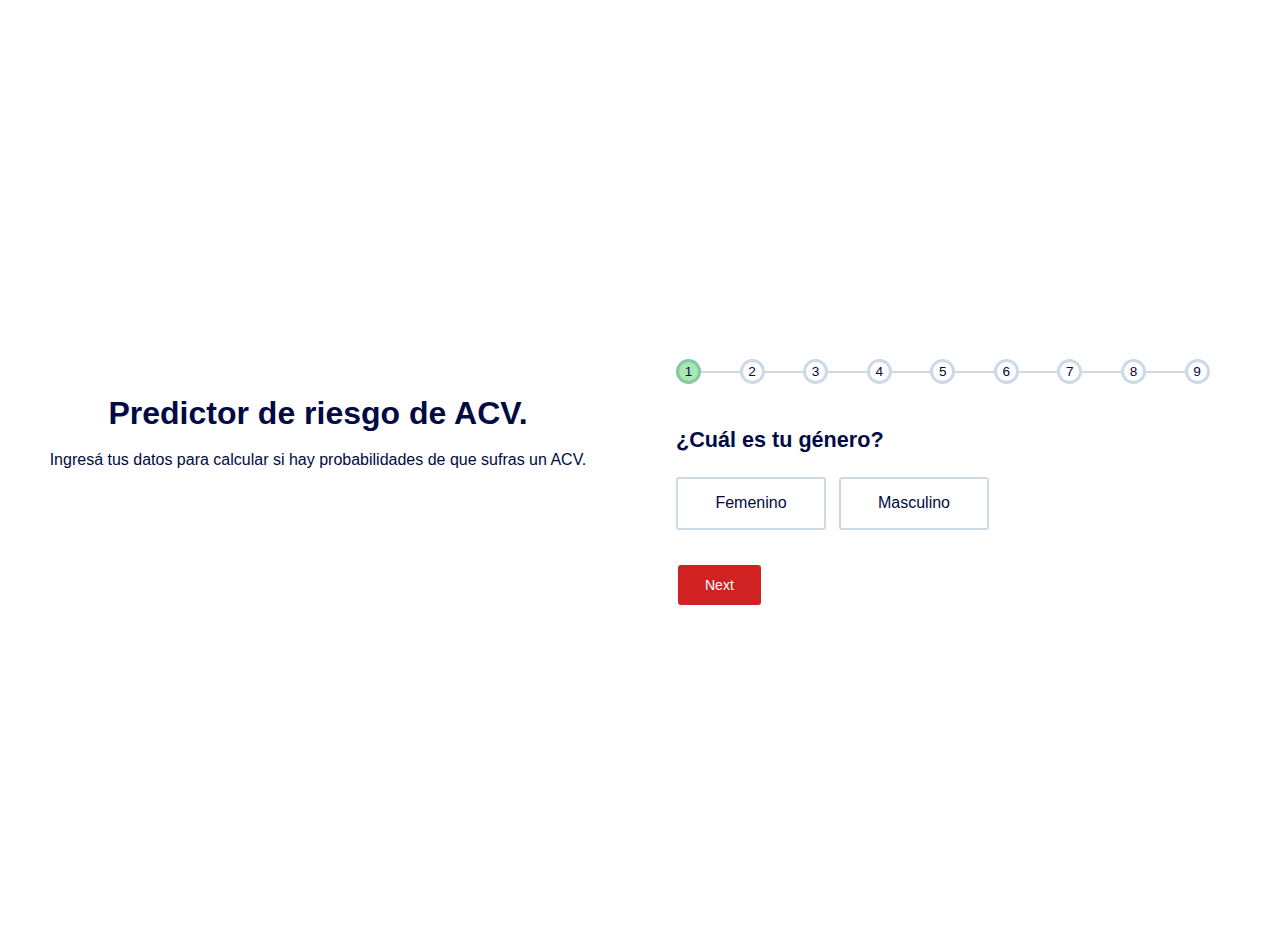
==== web-app/templates/index.html @ 34dc3b51 "ahora pasa de la pregunta 5 a la 6" ====
<!doctype html>
<html lang="en">

<head>
  <meta charset="utf-8">
  <link rel="stylesheet" type="text/css" href="../static/styles/styles.css" />
  <title>Predicción de accidente cardiovascular</title>

</head>

<body style="background-color: white">


  <div class="container">
    <header class="header">
      <h1 id="title" class="header__title">Predictor de riesgo de ACV.</h1>
      <p id="description" class="header__description">
        Ingresá tus datos para calcular si hay probabilidades de que sufras un ACV.
      </p>
      <img src="" alt="" aria-hidden="true" class="illustration" />
    </header>
    <main class="main">
      <form action="#" method="GET" id="survey-form" class="survey" novalidate>
        <div class="progressbar" tabindex="0" role="progressbar" aria-valuemin="1" aria-valuemax="5" aria-valuenow="1"
          aria-valuetext="Question 1 of 5: How long have you been using our product?">
          <span class="progressbar__step active" aria-hidden="true"></span>
          <span class="progressbar__step" aria-hidden="true"></span>
          <span class="progressbar__step" aria-hidden="true"></span>
          <span class="progressbar__step" aria-hidden="true"></span>
          <span class="progressbar__step" aria-hidden="true"></span>
          <span class="progressbar__step" aria-hidden="true"></span>
          <span class="progressbar__step" aria-hidden="true"></span>
          <span class="progressbar__step" aria-hidden="true"></span>
          <span class="progressbar__step" aria-hidden="true"></span>
        </div>

        <section class="survey__panel survey__panel--current" aria-hidden="false" data-index="1" data-panel="firstPanel"
          data-requirement="option">
          <h2 class="survey__panel__question">
            <span class="visuallyhidden">Question 1 of 9</span>¿Cuál es tu género?
          </h2>
          <div class="survey__panel__period">
            <div class="form-group">
              <input id="gen_fem" type="radio" name="question_1" value="female" />
              <label for="gen_fem">Femenino</label>
            </div>
            <div class="form-group">
              <input id="gen_masc" type="radio" name="question_1" value="male" />
              <label for="gen_masc">Masculino</label>
            </div>
          </div>
          <p class="error-message"></p>
        </section>

        <section class="survey__panel" aria-hidden="true" data-index="2" data-panel="secondPanel"
          data-requirement="option">
          <h2 class="survey__panel__question">
            <span class="visuallyhidden">Question 2 of 9 </span>¿Sufris de hipertension?
          </h2>
          <div class="survey__panel__satisfaction">
            <div class="form-group">
              <input id="hypertension_yes" type="radio" class="radiobox" name="question_2" value="yes" />
              <label for="hypertension_yes">Sí</label>
            </div>
            <div class="form-group">
              <input id="hypertension_no" type="radio" class="radiobox" name="question_2" value="no" />
              <label for="hypertension_no">No</label>
            </div>
          </div>
          <p class="error-message"></p>
        </section>

        <section class="survey__panel" aria-hidden="true" data-index="3" data-panel="thirdPanel"
          data-requirement="checkbox">
          <h2 class="survey__panel__question">
            <span class="visuallyhidden">Question 3 of 9 </span>¿Sufris alguna enfermedad del corazón?
          </h2>
          <div class="survey__panel__hearabout">
            <div class="form-group">
              <input type="radio" class="radiobox" id="coronary_yes" name="question_3" value="yes" />
              <label for="coronary_yes">Sí</label>
            </div>
            <div class="form-group">
              <input type="radio" class="radiobox" id="coronary_no" name="question_3" value="no" />
              <label for="coronary_no">No</label>
            </div>
          </div>
          <p class="error-message"></p>
        </section>

        <section class="survey__panel" aria-hidden="true" data-index="4" data-panel="fourthPanel"
          data-requirement="option">
          <h2 class="survey__panel__question">
            <span class="visuallyhidden">Question 4 of 9 </span>¿Alguna vez estuviste casado/a?
          </h2>
          <div class="survey__panel__recommendation">
            <div class="form-group">
              <input type="radio" class="radiobox" name="question_4" id="married_no" value="no" />
              <label for="married_no">No</label>
            </div>
            <div class="form-group">
              <input type="radio" class="radiobox" name="question_4" id="married_yes" value="yes" />
              <label for="married_yes">Yes</label>
            </div>
          </div>
          <p class="error-message"></p>
        </section>

        <section class="survey__panel" aria-hidden="true" data-index="5" data-panel="fifthPanel">
          <h2 class="survey__panel__question">
            <!--
                        acá creo que debería poner otra clase para que se centre mejor pero por ahora 
                        que funcion así
                    -->
            <span class="visuallyhidden">Question 5 of 9 </span>¿Cuál es tu tipo de trabajo?
          </h2>
          <div>
            <div class="survey__panel__personaldetails">
              <div class="survey__panel__period">
                <div class="form-group">
                  <input id="work_type_children" type="radio" name="question_5" value="children" />
                  <label for="work_type_children">Niño</label>
                </div>
                <div class="survey__panel__period">
                  <div class="form-group">
                    <input id="gen_fem" type="radio" name="question_5" value="govt_job" />
                    <label for="gen_fem">Sector público</label>
                  </div>
                </div>
                <div class="survey__panel__personaldetails">
                  <div class="survey__panel__period">
                    <div class="form-group">
                      <input id="gen_fem" type="radio" name="question_5" value="never_worked" />
                      <label for="gen_fem">Sector privado</label>
                    </div>
                    <div class="survey__panel__period">
                      <div class="form-group">
                        <input id="gen_fem" type="radio" name="question_5" value="private" />
                        <label for="gen_fem">Nunca trabajé</label>
                      </div>
                    </div>
                    <div class="survey__panel__personaldetails">
                      <div class="survey__panel__period">
                        <div class="form-group">
                          <input id="gen_fem" type="radio" name="question_5" value="self_employed" />
                          <label for="gen_fem">Autonómo</label>
                        </div>
                      </div>
                    </div>
                    <p class="error-message"></p>
        </section>

        <section class="survey__panel" aria-hidden="true" data-index="6" data-panel="sixthPanel">
          <h2 class="survey__panel__question">
            <span class="visuallyhidden">Question 6 of 9 </span>¿Cuál es tu tipo de residencia?
          </h2>
          <div class="survey__panel__period">
            <div class="form-group">
              <input id="res_rural" type="radio" name="question_6" value="rural" />
              <label for="res_rural">Rural</label>
            </div>
            <div class="form-group">
              <input id="res_urb" type="radio" name="question_6" value="urban" />
              <label for="res_urb">Urbano</label>
            </div>
          </div>
          <p class="error-message"></p>
        </section>



        <div class="form-buttons">
          <button class="button" type="button" name="prev" disabled="disabled" aria-label="Previous" aria-hidden="true">
            Prev
          </button>
          <button class="button" type="button" name="next" aria-label="Next" aria-hidden="false">Next</button>
          <button class="button" type="submit" id="submit" name="submit" disabled="disabled" aria-hidden="true">
            Submit
          </button>
        </div>
      </form>
    </main>
  </div>

  <!-- <script src="https://cdn.freecodecamp.org/testable-projects-fcc/v1/bundle.js"></script> -->
  <script>

    document.getElementById("survey-form").addEventListener("submit", (e) => {
      e.preventDefault()

      const form = document.getElementById("survey-form");
      const backendResponse = postToAPI()
    })

    const postToAPI = async () => {
      // Se arma el body en formato JSON (igual que en postman)
      const body = {
      }
      // Se ejecuta la request
      const backResponse = await fetch('http://127.0.0.1:5000/predict', {
        headers: {
          "Content-Type": "application/json"
        },
        method: "POST",
        body: JSON.stringify(body)
      })
      // Retornamos la respuesta del backend
      return await backResponse.json()
    }

    function Survey(survey) {
      if (!survey) {
        throw new Error("No Survey Form found!");
      }

      // select the elements
      const progressbar = survey.querySelector(".progressbar");
      const surveyPanels = survey.querySelectorAll(".survey__panel");


      const question1Radios = survey.querySelectorAll("[name='question_1']");
      const question2Radios = survey.querySelectorAll("[name='question_2']");
      const question3CheckBoxes = survey.querySelectorAll("[name='question_3']");
      const question4Radios = survey.querySelectorAll("[name='question_4']");
      const question_5_Radio = survey.querySelectorAll("[name='question_5']");
      const question_6_Radio = survey.querySelectorAll("[name='question_6']");




      const allPanels = Array.from(survey.querySelectorAll(".survey__panel"));
      let progressbarStep = Array.from(
        progressbar.querySelectorAll(".progressbar__step ")
      );
      const mainElement = document.querySelector("main");
      const nextButton = survey.querySelector("[name='next']");
      const prevButton = survey.querySelector("[name='prev']");
      const submitButton = survey.querySelector("[name='submit']");
      let currentPanel = Array.from(surveyPanels).filter((panel) =>
        panel.classList.contains("survey__panel--current")
      )[0];
      const formData = {};
      const options = {
        question1Radios,
        question2Radios,
        question3CheckBoxes,
        question4Radios,
        question_5_Radio,
        question_6_Radio
      };
      let dontSubmit = false;

      function storeInitialData() {
        allPanels.map((panel) => {
          let index = panel.dataset.index;
          let panelName = panel.dataset.panel;
          let question = panel
            .querySelector(".survey__panel__question")
            .textContent.trim();
          formData[index] = {
            panelName: panelName,
            question: question
          };
        });
      }

      function updateProgressbar() {
        let index = currentPanel.dataset.index;
        let currentQuestion = formData[`${parseFloat(index)}`].question;
        progressbar.setAttribute("aria-valuenow", index);
        progressbar.setAttribute("aria-valuetext", currentQuestion);
        progressbarStep[index - 1].classList.add("active");
      }

      function updateFormData(e) {
        const target = e.target

        const index = +currentPanel.dataset.index;
        const { name, type, value } = target;
        if (type === "checkbox") {
          if (formData[index].answer === undefined) {
            formData[index].answer = {
              [name]: [value]
            };
            return;
          }
          if (formData[index]["answer"][`${name}`].includes(value)) {
            const position = formData[index]["answer"][`${name}`].findIndex(
              (elem) => elem === value
            );
            formData[index]["answer"][`${name}`].splice(position, 1);
          } else {
            formData[index]["answer"][`${name}`].push(value);
          }
          return;
        }
        if (index === 4 || index === 5) {
          let copy;
          const original = formData[index].answer;
          if (original === undefined) {
            formData[index].answer = {
              [name]: value
            };
            copy = { ...formData[index].answer };
          } else {
            formData[index].answer = { ...original, [name]: value };
          }
          return;
        }

        formData[index].answer = {
          [name]: value
        };
      }

      function showError(input, text) {
        const formControl = input.parentElement;
        const errorElement = formControl.querySelector(".error-message");
        errorElement.innerText = text;
        errorElement.setAttribute("role", "alert");
        if (survey.classList.contains("form-error")) return;
        survey.classList.add("form-error");
      }

      function noErrors(input) {
        if (!input) {
          const errorElement = currentPanel.querySelector(".error-message");
          errorElement.textContent = "";
          errorElement.removeAttribute("role");
          survey.classList.remove("form-error");
          return;
        }
        const formControl = input.parentElement;
        const errorElement = formControl.querySelector(".error-message");
        errorElement.innerText = "";
        errorElement.removeAttribute("role");
      }

      function getName(input) {
        if (input.name === "age") return "Age";
        if (input.name === "country") return "Country";
        return `${input.id.charAt(0).toUpperCase()}${input.id.slice(1)}`;
      }

      function checkEmail(input) {
        if (input.value.trim() === "") {
          showError(input, `${getName(input)} is required`);
        } else {
          const pattern = /^(([^<>()\[\]\\.,;:\s@"]+(\.[^<>()\[\]\\.,;:\s@"]+)*)|(".+"))@((\[[0-9]{1,3}\.[0-9]{1,3}\.[0-9]{1,3}\.[0-9]{1,3}\])|(([a-zA-Z\-0-9]+\.)+[a-zA-Z]{2,}))$/;
          if (pattern.test(input.value.trim())) {
            noErrors(input);
          } else {
            showError(input, "Email is not valid");
          }
        }
      }

      function checkRequired(input) {
        if (input.value.trim() === "") {
          showError(input, `${getName(input)} is required`);
        } else {
          noErrors(input);
        }
      }

      function checkSelection(input) {
        if (input.selectedIndex === 0) {
          showError(input, `${getName(input)} is required`);
        } else {
          noErrors(input);
        }
      }

      function checkAge(age) {
        if (age.value === "") {
          showError(age, `${getName(age)} is required`);
          return;
        }
        if (+age.value > 0) {
          noErrors(age);
        }
      }

      function checkRequirements() {
        const requirement = currentPanel.dataset.requirement;
        const index = currentPanel.dataset.index;
        const errorElement = currentPanel.querySelector(".error-message");

        if (!formData[index].hasOwnProperty("answer") && +index === 5) {
        } else if (formData[index].hasOwnProperty("answer") && +index === 5) {
          const req = requirement.split(";");
          let data = Object.keys(formData[index].answer);
          let arr = [];
          let res;
          for (let i = 0; i < data.length; i++) {
            res = req.includes(data[i]) ? data[i] : "";
            arr.push(res);
          }
          if (
            arr.length === 4 &&
            arr.every((elem) => formData[index].answer.hasOwnProperty(elem))
          ) {
            survey.classList.remove("form-error");
            dontSubmit = true;
          }
        } else {
          errorElement.textContent = `Select an ${requirement} to continue.`;
          errorElement.setAttribute("role", "alert");
          survey.classList.add("form-error");
        }
      }

      function updateProgressbarBar() {
        const index = currentPanel.dataset.index;
        let currentQuestion = formData[`${parseFloat(index)}`].question;
        progressbar.setAttribute("aria-valuenow", index);
        progressbar.setAttribute("aria-valuetext", currentQuestion);
        progressbarStep[index].classList.remove("active");
      }

      function displayNextPanel() {
        currentPanel.classList.remove("survey__panel--current");
        currentPanel.setAttribute("aria-hidden", true);
        currentPanel = currentPanel.nextElementSibling;
        currentPanel.classList.add("survey__panel--current");
        currentPanel.setAttribute("aria-hidden", false);
        updateProgressbar();
        if (+currentPanel.dataset.index > 1) {
          prevButton.disabled = false;
          prevButton.setAttribute("aria-hidden", false);
        }
        if (+currentPanel.dataset.index === 6) {
          nextButton.disabled = true;
          nextButton.setAttribute("aria-hidden", true);
          submitButton.disabled = false;
          submitButton.setAttribute("aria-hidden", false);
        }
      }

      function displayPrevPanel() {
        currentPanel.classList.remove("survey__panel--current");
        currentPanel.setAttribute("aria-hidden", true);
        currentPanel = currentPanel.previousElementSibling;
        currentPanel.classList.add("survey__panel--current");
        currentPanel.setAttribute("aria-hidden", false);
        updateProgressbarBar();
        if (+currentPanel.dataset.index === 1) {
          prevButton.disabled = true;
          prevButton.setAttribute("aria-hidden", true);
        }
        if (+currentPanel.dataset.index < 6) {
          nextButton.disabled = false;
          nextButton.setAttribute("aria-hidden", false);
          submitButton.disabled = true;
          submitButton.setAttribute("aria-hidden", true);
        }
      }

      function handleprevButton() {
        displayPrevPanel();
      }

      function handleNextButton() {
        const index = currentPanel.dataset.index;
        if (!formData[index].hasOwnProperty("answer")) {
          checkRequirements();
        } else {
          noErrors();
          displayNextPanel();
        }
      }

      // submitting the form
      function handleFormSubmit(e) {
        checkRequirements();
        if (!dontSubmit) {
          e.preventDefault();
        } else {
          mainElement.classList.add("submission");
          mainElement.setAttribute("role", "alert");
          mainElement.innerHTML = `<svg width="126" height="118" fill="none" xmlns="http://www.w3.org/2000/svg" viewBox="0 0 126 118" aria-hidden="true" style="transform: translateX(50%)"><path d="M52.5 118c28.995 0 52.5-23.729 52.5-53S81.495 12 52.5 12 0 35.729 0 65s23.505 53 52.5 53z" fill="#B9CCED"/><path d="M45.726 87L23 56.877l8.186-6.105 15.647 20.74L118.766 0 126 7.192 45.726 87z" fill="#A7E9AF"/></svg>
        <h2 class="submission">Thanks for your time</h2>
        <p>The form was successfully submitted`;
          return false;
        }
      }

      storeInitialData();

      // Add event listeners
      function addListenersTo({
        question1Radios,
        question2Radios,
        question3CheckBoxes,
        question4Radios,
        question_5_Radio,
        question_6_Radio,
        ...inputs
      }) {
        question1Radios.forEach((elem) =>
          elem.addEventListener("change", updateFormData)
        );
        question2Radios.forEach((elem) =>
          elem.addEventListener("change", updateFormData)
        );
        question3CheckBoxes.forEach((elem) =>
          elem.addEventListener("change", updateFormData)
        );
        question4Radios.forEach((elem) =>
          elem.addEventListener("change", updateFormData)
        );
        question_5_Radio.forEach((elem) =>
          elem.addEventListener("change", updateFormData)
        );
        question_6_Radio.forEach((elem) =>
          elem.addEventListener("change", updateFormData)
        );
        let {

        } = inputs;

      }
      nextButton.addEventListener("click", handleNextButton);
      prevButton.addEventListener("click", handleprevButton);
      addListenersTo(options);
      survey.addEventListener("submit", handleFormSubmit);
    }

    const survey = Survey(document.querySelector(".survey"));



  </script>


</body>



</html>


<!--

    1. Aparezcan en la pantalla todas las variables a considerar
    2. Mandar datos del front al back 
        2.1 back recibe los datos 
        2.2 back manda datos a la api 
    3. responder el resultado a la consulta
    4. cambiar el diseño de la pantalla EN FUNCIÓN del resultado en 3 
    5. dejar linda la pagina :P


-->
---- web-app/static/styles/styles.css ----
*,
*::before,
*::after {
  box-sizing: border-box;
}

:root {
  --darkBlue: #010a43;
  --lightGreen: #a7e9af;
  --whiteClr: #fff;
  --lightBlue: rgba(0, 64, 128, 0.2);
  --intenseBlue: #46b3e6;
}

:focus {
  outline: 2px solid #f8dc88;
}

html {
  line-height: 1.15;
  -webkit-text-size-adjust: 100%;
}

body {
  min-height: 100vh;
  margin: 0;
  padding: 1rem;
  font-family: "Roboto", sans-serif;
  color: var(--darkBlue);
  background-color: #fdfdfd;
}

.container {
  min-height: 100vh;
  display: grid;
  grid-gap: 40px;
  align-content: center;
}

.main {
  display: block;
  align-self: start;
}

button,
input,
select,
textarea {
  font-family: inherit;
  font-size: 100%;
  line-height: 1.15;
  margin: 0;
}

button,
input {
  overflow: visible;
}

button,
select {
  text-transform: none;
}

button,
[type="button"],
[type="submit"] {
  -webkit-appearance: button;
}

button::-moz-focus-inner,
[type="button"]::-moz-focus-inner,
[type="submit"]::-moz-focus-inner {
  border-style: none;
  padding: 0;
}

button:-moz-focusring,
[type="button"]:-moz-focusring,
[type="submit"]:-moz-focusring {
  outline: 1px dotted ButtonText;
}

[type="checkbox"],
[type="radio"] {
  box-sizing: border-box;
  padding: 0;
}

[type="number"]::-webkit-inner-spin-button,
[type="number"]::-webkit-outer-spin-button {
  height: auto;
}

.github-corner {
  background-color: transparent;
  text-decoration: none;
}
.github-corner svg {
  position: absolute;
  right: 0;
  top: 0;
  border: 0;
  fill: rgba(92, 42, 157, 0.8);
  transition: fill 0.25s ease-in-out;
  z-index: 1;
}

.github-corner svg:hover {
  fill: #5c2a9d;
}

.header {
  align-self: center;
  text-align: center;
}

.header__title {
  margin: 0;
  font-size: 2em;
  line-height: 1.2;
}

.header__description {
  margin-bottom: 3rem;
  font-size: 1em;
  line-height: 1.4;
}

main.submission {
  align-self: center;
  justify-self: center;
}

h2.submission {
  text-align: center;
}

.illustration {
  width: 100%;
  border-style: none;
}

label {
  cursor: pointer;
}

@media (min-width: 700px) {
  .container {
    grid-template-columns: 1fr 1fr;
    max-width: 1400px;
    margin: 0 auto;
    align-items: center;
  }

  .header,
  .main {
    grid-row: 1;
  }
}

.progressbar {
  margin: 2rem 1rem 2rem;
  display: flex;
  flex-direction: row;
  justify-content: space-between;
  counter-reset: list;
  height: 20px;
}

.progressbar__step {
  position: relative;
  width: 20%;
  line-height: 1.4;
}

.progressbar__step.active:before {
  background-color: var(--lightGreen);
}

.progressbar__step:nth-child(n+2)::after {
  content: "";
  position: absolute;
  left: -100%;
  top: 12px;
  z-index: -1;
  width: 100%;
  height: 2px;
  background-color: var(--lightBlue);
}

.progressbar__step.active:nth-child(n+2)::after {
  background-color: var(--lightGreen);
}

.progressbar__step:before {
  counter-increment: list;
  content: counter(list);
  position: absolute;
  display: block;
  width: 25px;
  height: 25px;
  font-size: 0.85rem;
  background-color: var(--whiteClr);
  text-align: center;
  border: 3px solid var(--lightBlue);
  border-radius: 100%;
}

.survey {
  display: flex;
  flex-direction: column;
}

.survey__panel {
  display: none;
  padding: 1rem;
}

.survey__panel--current {
  display: block;
}

.survey__panel__question {
  margin: 0 0 1.5rem;
  font-size: 1.35em;
  line-height: 1.2;
}

.survey__panel strong {
  --darkGrey: #4b4b4b;
  display: block;
  margin-bottom: 0.3rem;
  font-weight: normal;
  font-size: 0.95rem;
  color: var(--darkGrey);
}

.error-message {
  --errClr: #b80d57;
  height: 14px;
  margin-bottom: 0;
  margin-top: 5px;
  font-size: 0.85rem;
  color: var(--errClr);
}

[role="alert"] {
  display: block;
}

.survey__panel__period {
  display: grid;
  grid-gap: 13px;
  grid-template-columns: repeat(2, 150px);
}

.survey__panel__period [type="radio"] {
  opacity: 0;
  display: block;
  width: 150px;
  height: 50px;
  position: absolute;
  z-index: 1;
  cursor: pointer;
}

.survey__panel__period label {
  display: inline-block;
  position: relative;
  width: 150px;
  padding: 15px 30px;
  border: 2px solid var(--lightBlue);
  text-align: center;
  border-radius: 3px;
}

.survey__panel__period label:hover,
.survey__panel__period [type="radio"]:checked + label {
  border-color: var(--intenseBlue);
  background: aliceblue;
}

.review__period [type="radio"]:checked + label {
  border: var(--intenseBlue);
}

.radiobox,
.radiobox:checked,
.radiobox:not(:checked),
.checkbox,
.checkbox:not(:checked) {
  opacity: 0;
}

.radiobox:checked + label,
.radiobox:not(:checked) + label,
.checkbox:checked + label,
.checkbox:not(:checked) + label {
  position: relative;
  padding-left: 30px;
}

.radiobox:checked + label:before,
.radiobox:not(:checked) + label:before,
.checkbox:checked + label:before,
.checkbox:not(:checked) + label:before {
  content: "";
  position: absolute;
  left: 0;
  top: 0;
  width: 18px;
  height: 18px;
  border: 1px solid #ddd;
  border-radius: 100%;
  background-color: var(--whiteClr);
}

.radiobox:checked + label:after,
.radiobox:not(:checked) + label:after {
  content: "";
  width: 8px;
  height: 8px;
  background-color: var(--intenseBlue);
  position: absolute;
  left: 5px;
  top: 5px;
  border-radius: 100%;
  transition: transform 0.2s cubic-bezier(0.785, 0.135, 0.15, 0.86),
    opacity 0.2s cubic-bezier(0.785, 0.135, 0.15, 0.86);
}

.radiobox:not(:checked) + label:after,
.checkbox:not(:checked) + label:after {
  opacity: 0;
  transform: scale(0);
}

.radiobox:checked + label:after,
.checkbox:checked + label:after {
  opacity: 1;
  transform: scale(1);
}

.survey__panel__satisfaction label,
.survey__panel__recommendation label,
.survey__panel__personaldetails label,
.survey__panel__hearabout label {
  line-height: 2;
}

.form-group-textarea {
  margin-top: 1rem;
}

.form-group-textarea label {
  display: block;
  font-size: 0.95rem;
}

.form-group-textarea textarea {
  padding: 10px;
  overflow: auto;
  font-size: 0.9rem;
  display: block;
  border: 2px solid var(--lightBlue);
  font-family: inherit;
  width: 100%;
  resize: vertical;
  min-height: 100px;
  max-width: 300px;
  color: var(--darkBlue);
  -webkit-appearance: none;
}

.survey__panel .radiobox {
  margin-left: 10px;
}

.checkbox:checked + label:before,
.checkbox:not(:checked) + label:before {
  border-radius: 0;
}

.checkbox:checked + label:before {
  background-color: var(--intenseBlue);
}

.checkbox:checked + label:after,
.checkbox:not(:checked) + label:after {
  content: "";
  position: absolute;
  left: 4px;
  top: 7px;
  width: 2px;
  height: 2px;
  background-color: var(--whiteClr);
  box-shadow: 2px 0 0 var(--whiteClr), 4px 0 0 var(--whiteClr),
    4px -2px 0 var(--whiteClr), 4px -4px 0 var(--whiteClr),
    4px -6px 0 var(--whiteClr), 4px -8px 0 var(--whiteClr);
  transform: rotate(45deg);
  transition: transform 0.2s cubic-bezier(0.785, 0.135, 0.15, 0.86),
    opacity 0.2s cubic-bezier(0.785, 0.135, 0.15, 0.86),
    background-color 0.2s cubic-bezier(0.785, 0.135, 0.15, 0.86);
}

.survey__panel__personaldetails .form-group {
  margin: 1rem 0;
}

.survey__panel__personaldetails .name,
.survey__panel__personaldetails .email,
.survey__panel__personaldetails .age {
  display: block;
  font-size: 0.95rem;
}

.survey__panel__personaldetails [name="name"],
.survey__panel__personaldetails [name="email"],
.survey__panel__personaldetails [name="country"] {
  width: 100%;
  padding: 0.6rem 0.75rem;
  border: 2px solid var(--lightBlue);
  max-width: 300px;
  -webkit-appearance: none;
}

.survey__panel__personaldetails [name="age"] {
  padding: 0.6rem 0.75rem;
  border: 2px solid var(--lightBlue);
  -webkit-appearance: none;
}

.form-buttons {
  display: flex;
  max-width: 400px;
  margin-left: 10px;
  margin-top: auto;
}

.button {
  --btnClr: #d02222;
  display: inline-block;
  padding: 10px 25px;
  background-color: var(--btnClr);
  color: var(--whiteClr);
  border: 2px solid var(--btnClr);
  border-radius: 3px;
  font-size: 0.875rem;
  font-family: inherit;
  cursor: pointer;
}

button[disabled] {
  display: none;
}

.button {
  margin: 0 0.5rem;
}

.button:hover {
  --btnHoverClr: #f45d5d;
  background-color: var(--btnHoverClr);
  border-color: var(--btnHoverClr);
}

.visuallyhidden {
  border: 0;
  clip: rect(0 0 0 0);
  height: 1px;
  margin: -1px;
  overflow: hidden;
  padding: 0;
  position: absolute;
  white-space: nowrap;
  width: 1px;
}
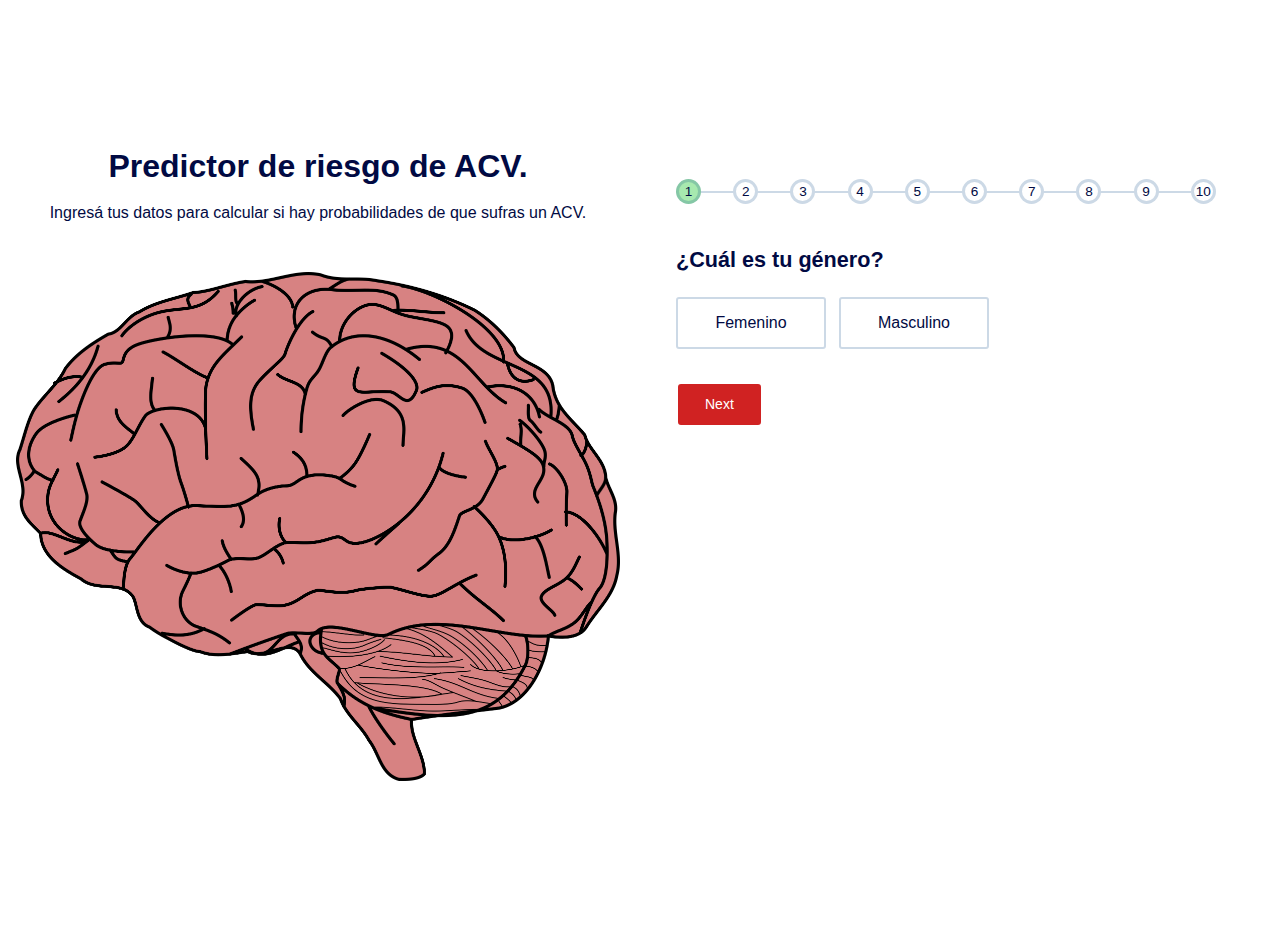
==== commit f4e1860d: "un par de cambios más" ====
--- a/web-app/templates/index.html
+++ b/web-app/templates/index.html
@@ -17,13 +17,13 @@
       <p id="description" class="header__description">
         Ingresá tus datos para calcular si hay probabilidades de que sufras un ACV.
       </p>
-      <img src="" alt="" aria-hidden="true" class="illustration" />
+      <img src="../static/brain_pic.png" alt="" aria-hidden="true" class="illustration" />
     </header>
     <main class="main">
       <form action="#" method="GET" id="survey-form" class="survey" novalidate>
-        <div class="progressbar" tabindex="0" role="progressbar" aria-valuemin="1" aria-valuemax="5" aria-valuenow="1"
-          aria-valuetext="Question 1 of 5: How long have you been using our product?">
+        <div class="progressbar" tabindex="0" role="progressbar" aria-valuemin="1" aria-valuemax="5" aria-valuenow="1">
           <span class="progressbar__step active" aria-hidden="true"></span>
+          <span class="progressbar__step" aria-hidden="true"></span>
           <span class="progressbar__step" aria-hidden="true"></span>
           <span class="progressbar__step" aria-hidden="true"></span>
           <span class="progressbar__step" aria-hidden="true"></span>
@@ -167,7 +167,85 @@
           <p class="error-message"></p>
         </section>
 
-
+        <section class="survey__panel" aria-hidden="true" data-index="7" data-panel="sixthPanel">
+          <h2 class="survey__panel__question">
+            <span class="visuallyhidden">Question 7 of 9 </span>¿Cuál es tu nivel de glucosa?
+          </h2>
+
+          <div class="survey__panel__period">
+
+           <input id="res_rural" type="number" name="question_6" />
+          
+          </div>
+          <p class="error-message"></p>
+        </section>
+
+        <section class="survey__panel" aria-hidden="true" data-index="8" data-panel="sixthPanel">
+          <h2 class="survey__panel__question">
+            <span class="visuallyhidden">Question 8 of 9 </span>¿Cuál es tu edad? 
+          </h2>
+          <div class="survey__panel__period">
+            <div class="form-group">
+              <input id="res_rural" type="number" name="question_8" />
+            </div>
+           
+          </div>
+          <p class="error-message"></p>
+        </section>
+
+        <section class="survey__panel" aria-hidden="true" data-index="9" data-panel="sixthPanel">
+          <h2 class="survey__panel__question">
+            <span class="visuallyhidden">Question 9 of 10 </span>¿Cuál es tu peso? ¿Y altura? 
+          </h2>
+          <div>
+            <div class="survey__panel__period">
+              <div class="form-group">
+                <input id="height" type="number" name="question_9_height" placeholder="Peso en kilos"/>
+            </div>
+           </div>
+           <div>
+            <div class="survey__panel__period">
+              <div class="form-group">
+                <input id="wheight" type="number" name="question_9_wheight" placeholder="Altura en centímetros" />
+            </div>
+
+           </div>
+
+          </div>
+          <p class="error-message"></p>
+        </section>
+
+        <section class="survey__panel" aria-hidden="true" data-index="10" data-panel="tenthPanel">
+          <h2 class="survey__panel__question">
+            <!--
+                        acá creo que debería poner otra clase para que se centre mejor pero por ahora 
+                        que funcion así
+                    -->
+            <span class="visuallyhidden">Question 10 of 10 </span>¿Qué tan frecuentemente fumas?
+          </h2>
+          <div>
+            <div class="survey__panel__personaldetails">
+              <div class="survey__panel__period">
+                <div class="form-group">
+                  <input id="smokes_never" type="radio" name="question_10" value="never smoked" />
+                  <label for="smokes_never">Nunca Fumé </label>
+                </div>
+                <div class="survey__panel__period">
+                  <div class="form-group">
+                    <input id="smokes_formerly" type="radio" name="question_10" value="formerly smoked" />
+                    <label for="smokes_formerly">Fumé, pero ya no</label>
+                  </div>
+                </div>
+                    <div class="survey__panel__personaldetails">
+                      <div class="survey__panel__period">
+                        <div class="form-group">
+                          <input id="smokes" type="radio" name="question_10" value="smokes" />
+                          <label for="smokes">Actualmente fumo</label>
+                        </div>
+                      </div>
+                    </div>
+                    <p class="error-message"></p>
+        </section>
 
         <div class="form-buttons">
           <button class="button" type="button" name="prev" disabled="disabled" aria-label="Previous" aria-hidden="true">
@@ -189,7 +267,12 @@
       e.preventDefault()
 
       const form = document.getElementById("survey-form");
+     //le hago el post a la api
       const backendResponse = postToAPI()
+      showPredictionResponse(backendResponse);
+      //espero que me mande la respuesta y luego la muestro 
+      
+      
     })
 
     const postToAPI = async () => {
@@ -208,6 +291,12 @@
       return await backResponse.json()
     }
 
+    function showPredictionResponse(predictionResponse) {
+
+            
+
+    }
+
     function Survey(survey) {
       if (!survey) {
         throw new Error("No Survey Form found!");
@@ -224,8 +313,11 @@
       const question4Radios = survey.querySelectorAll("[name='question_4']");
       const question_5_Radio = survey.querySelectorAll("[name='question_5']");
       const question_6_Radio = survey.querySelectorAll("[name='question_6']");
-
-
+      const question_7 = survey.querySelectorAll("[name='question_7']");
+      const question_8 = survey.querySelectorAll("[name='question_8']");
+      const question_9_height = survey.querySelectorAll("[name='question_9_height']");
+      const question_9_weight = survey.querySelectorAll("[name='question_9_weight']");
+      const question_10 = survey.querySelectorAll("[name='question_10']");
 
 
       const allPanels = Array.from(survey.querySelectorAll(".survey__panel"));
@@ -246,7 +338,12 @@
         question3CheckBoxes,
         question4Radios,
         question_5_Radio,
-        question_6_Radio
+        question_6_Radio, 
+        question_7, 
+        question_8,
+        question_9_height,
+       question_9_weight,
+       question_10
       };
       let dontSubmit = false;
 
@@ -386,8 +483,8 @@
         const index = currentPanel.dataset.index;
         const errorElement = currentPanel.querySelector(".error-message");
 
-        if (!formData[index].hasOwnProperty("answer") && +index === 5) {
-        } else if (formData[index].hasOwnProperty("answer") && +index === 5) {
+        if (!formData[index].hasOwnProperty("answer") && +index === 10) {
+        } else if (formData[index].hasOwnProperty("answer") && +index === 10) {
           const req = requirement.split(";");
           let data = Object.keys(formData[index].answer);
           let arr = [];
@@ -397,7 +494,7 @@
             arr.push(res);
           }
           if (
-            arr.length === 4 &&
+            arr.length === 9 &&
             arr.every((elem) => formData[index].answer.hasOwnProperty(elem))
           ) {
             survey.classList.remove("form-error");
@@ -429,7 +526,7 @@
           prevButton.disabled = false;
           prevButton.setAttribute("aria-hidden", false);
         }
-        if (+currentPanel.dataset.index === 6) {
+        if (+currentPanel.dataset.index === 10) {
           nextButton.disabled = true;
           nextButton.setAttribute("aria-hidden", true);
           submitButton.disabled = false;
@@ -448,12 +545,13 @@
           prevButton.disabled = true;
           prevButton.setAttribute("aria-hidden", true);
         }
-        if (+currentPanel.dataset.index < 6) {
+        if (+currentPanel.dataset.index < 10) {
           nextButton.disabled = false;
           nextButton.setAttribute("aria-hidden", false);
           submitButton.disabled = true;
           submitButton.setAttribute("aria-hidden", true);
         }
+
       }
 
       function handleprevButton() {
@@ -470,20 +568,6 @@
         }
       }
 
-      // submitting the form
-      function handleFormSubmit(e) {
-        checkRequirements();
-        if (!dontSubmit) {
-          e.preventDefault();
-        } else {
-          mainElement.classList.add("submission");
-          mainElement.setAttribute("role", "alert");
-          mainElement.innerHTML = `<svg width="126" height="118" fill="none" xmlns="http://www.w3.org/2000/svg" viewBox="0 0 126 118" aria-hidden="true" style="transform: translateX(50%)"><path d="M52.5 118c28.995 0 52.5-23.729 52.5-53S81.495 12 52.5 12 0 35.729 0 65s23.505 53 52.5 53z" fill="#B9CCED"/><path d="M45.726 87L23 56.877l8.186-6.105 15.647 20.74L118.766 0 126 7.192 45.726 87z" fill="#A7E9AF"/></svg>
-        <h2 class="submission">Thanks for your time</h2>
-        <p>The form was successfully submitted`;
-          return false;
-        }
-      }
 
       storeInitialData();
 
@@ -495,6 +579,11 @@
         question4Radios,
         question_5_Radio,
         question_6_Radio,
+        question_7,
+        question_8,
+        question_9_height,
+        question_9_weight,
+        question_10,
         ...inputs
       }) {
         question1Radios.forEach((elem) =>
@@ -515,6 +604,18 @@
         question_6_Radio.forEach((elem) =>
           elem.addEventListener("change", updateFormData)
         );
+        question_7.forEach((elem) =>
+          elem.addEventListener("change", updateFormData)
+        );
+        question_8.forEach((elem) =>
+          elem.addEventListener("change", updateFormData)
+        );
+        question_9_weight.forEach((elem) =>
+          elem.addEventListener("change", updateFormData)
+        );
+        question_9_height.forEach((elem) =>
+          elem.addEventListener("change", updateFormData)
+        );
         let {
 
         } = inputs;
@@ -523,7 +624,6 @@
       nextButton.addEventListener("click", handleNextButton);
       prevButton.addEventListener("click", handleprevButton);
       addListenersTo(options);
-      survey.addEventListener("submit", handleFormSubmit);
     }
 
     const survey = Survey(document.querySelector(".survey"));
--- a/web-app/static/styles/styles.css
+++ b/web-app/static/styles/styles.css
@@ -92,23 +92,6 @@
   height: auto;
 }
 
-.github-corner {
-  background-color: transparent;
-  text-decoration: none;
-}
-.github-corner svg {
-  position: absolute;
-  right: 0;
-  top: 0;
-  border: 0;
-  fill: rgba(92, 42, 157, 0.8);
-  transition: fill 0.25s ease-in-out;
-  z-index: 1;
-}
-
-.github-corner svg:hover {
-  fill: #5c2a9d;
-}
 
 .header {
   align-self: center;
@@ -249,6 +232,11 @@
   display: block;
 }
 
+input::-webkit-outer-spin-button,
+input::-webkit-inner-spin-button {
+  -webkit-appearance: none;
+  margin: 0;
+}
 .survey__panel__period {
   display: grid;
   grid-gap: 13px;
@@ -405,7 +393,7 @@
 }
 
 .survey__panel__personaldetails .form-group {
-  margin: 1rem 0;
+  margin: 2rem 0;
 }
 
 .survey__panel__personaldetails .name,
@@ -476,3 +464,4 @@
   white-space: nowrap;
   width: 1px;
 }
+
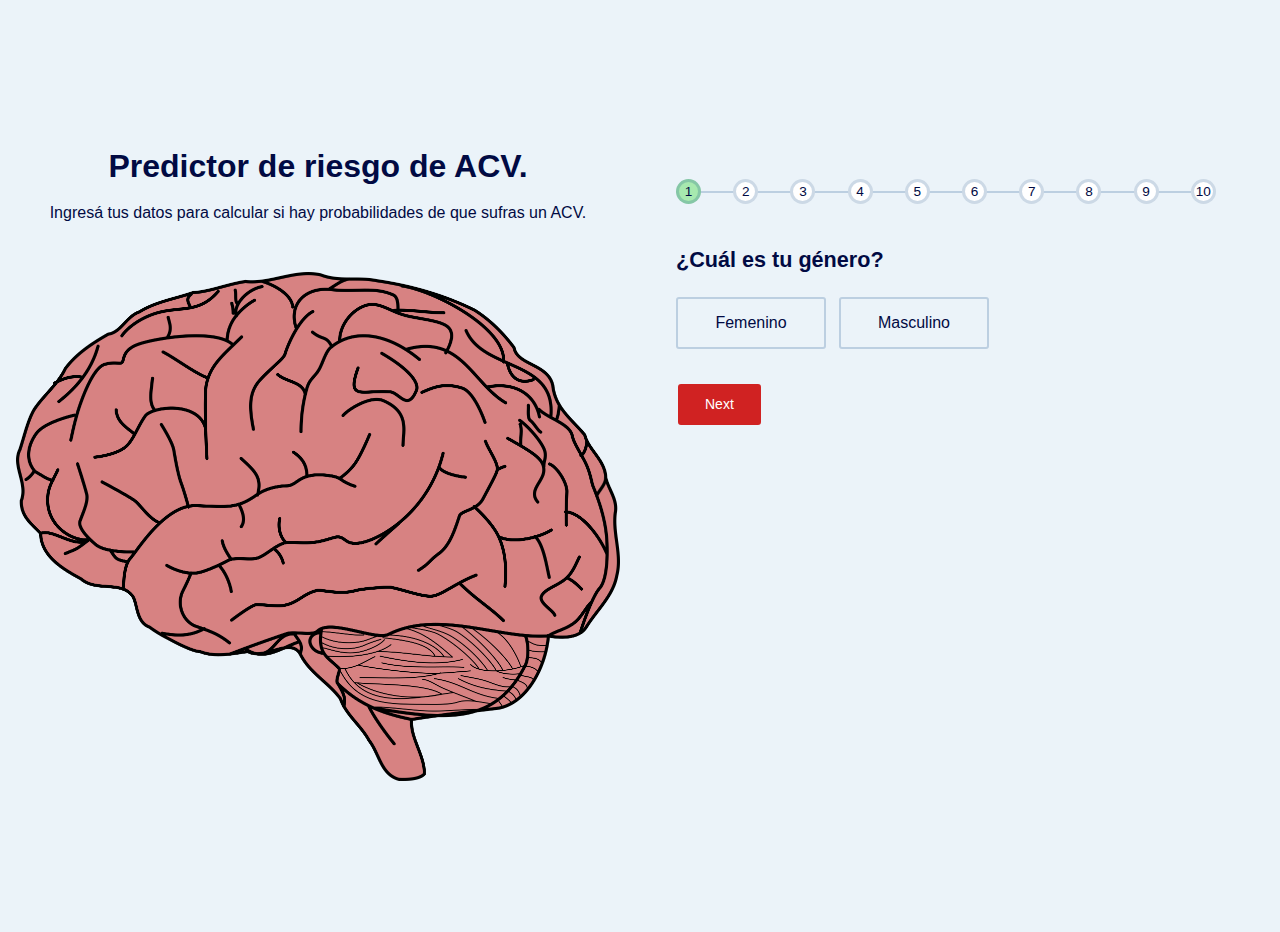
==== commit 597ac595: "ya no tiene los valores hadcodeados, ahora manda efectivamente lo que esta en el html" ====
--- a/web-app/templates/index.html
+++ b/web-app/templates/index.html
@@ -4,11 +4,12 @@
 <head>
   <meta charset="utf-8">
   <link rel="stylesheet" type="text/css" href="../static/styles/styles.css" />
+  <link rel="stylesheet" type="text/css" href="../static/styles/gradientStyles.css"/>
   <title>Predicción de accidente cardiovascular</title>
 
 </head>
 
-<body style="background-color: white">
+<body style="background-color: rgb(87 158 209 / 12%);">
 
 
   <div class="container">
@@ -167,52 +168,52 @@
           <p class="error-message"></p>
         </section>
 
-        <section class="survey__panel" aria-hidden="true" data-index="7" data-panel="sixthPanel">
+        <section class="survey__panel" aria-hidden="true" data-index="7" data-panel="seventhPanel">
           <h2 class="survey__panel__question">
             <span class="visuallyhidden">Question 7 of 9 </span>¿Cuál es tu nivel de glucosa?
           </h2>
 
           <div class="survey__panel__period">
 
-           <input id="res_rural" type="number" name="question_6" />
-          
-          </div>
-          <p class="error-message"></p>
-        </section>
-
-        <section class="survey__panel" aria-hidden="true" data-index="8" data-panel="sixthPanel">
-          <h2 class="survey__panel__question">
-            <span class="visuallyhidden">Question 8 of 9 </span>¿Cuál es tu edad? 
+            <input id="res_rural" type="number" name="question_7" />
+
+          </div>
+          <p class="error-message"></p>
+        </section>
+
+        <section class="survey__panel" aria-hidden="true" data-index="8" data-panel="eighthPanel">
+          <h2 class="survey__panel__question">
+            <span class="visuallyhidden">Question 8 of 9 </span>¿Cuál es tu edad?
           </h2>
           <div class="survey__panel__period">
             <div class="form-group">
               <input id="res_rural" type="number" name="question_8" />
             </div>
-           
+
           </div>
           <p class="error-message"></p>
         </section>
 
         <section class="survey__panel" aria-hidden="true" data-index="9" data-panel="sixthPanel">
           <h2 class="survey__panel__question">
-            <span class="visuallyhidden">Question 9 of 10 </span>¿Cuál es tu peso? ¿Y altura? 
+            <span class="visuallyhidden">Question 9 of 10 </span>¿Cuál es tu peso? ¿Y altura?
           </h2>
           <div>
             <div class="survey__panel__period">
               <div class="form-group">
-                <input id="height" type="number" name="question_9_height" placeholder="Peso en kilos"/>
-            </div>
-           </div>
-           <div>
-            <div class="survey__panel__period">
-              <div class="form-group">
-                <input id="wheight" type="number" name="question_9_wheight" placeholder="Altura en centímetros" />
-            </div>
-
-           </div>
-
-          </div>
-          <p class="error-message"></p>
+                <input id="height" type="number" name="question_9_weight" placeholder="Peso en kilos" />
+              </div>
+            </div>
+            <div>
+              <div class="survey__panel__period">
+                <div class="form-group">
+                  <input id="weight" type="number" name="question_9_height" placeholder="Altura en centímetros" />
+                </div>
+
+              </div>
+
+            </div>
+            <p class="error-message"></p>
         </section>
 
         <section class="survey__panel" aria-hidden="true" data-index="10" data-panel="tenthPanel">
@@ -236,16 +237,29 @@
                     <label for="smokes_formerly">Fumé, pero ya no</label>
                   </div>
                 </div>
-                    <div class="survey__panel__personaldetails">
-                      <div class="survey__panel__period">
-                        <div class="form-group">
-                          <input id="smokes" type="radio" name="question_10" value="smokes" />
-                          <label for="smokes">Actualmente fumo</label>
-                        </div>
-                      </div>
+                <div class="survey__panel__personaldetails">
+                  <div class="survey__panel__period">
+                    <div class="form-group">
+                      <input id="smokes" type="radio" name="question_10" value="smokes" />
+                      <label for="smokes">Actualmente fumo</label>
                     </div>
-                    <p class="error-message"></p>
-        </section>
+                  </div>
+                </div>
+                <p class="error-message"></p>
+        </section>
+
+        <section class="survey__panel" aria-hidden="true" data-index="11" data-panel="finalPanel" name="final">
+          <h2 class="survey__panel__question">
+            <span class="visuallyhidden">Respuesta </span>¿Pertenecés a un grupo de riesgo?
+          </h2>
+          <p>
+            Sos riesgoso
+          </p>
+          <p class="error-message"></p>
+        </section>
+
+
+
 
         <div class="form-buttons">
           <button class="button" type="button" name="prev" disabled="disabled" aria-label="Previous" aria-hidden="true">
@@ -257,380 +271,18 @@
           </button>
         </div>
       </form>
+      <div class="hidden" id="response" aria-hidden="true">
+      	<label for="gradient-range" class="sr">Range</label>
+	      <span class="gr-glow">
+		    <input id="gradient-range" class="gr-input" type="range" value="50" min="0" max="100">
+
+      </div>
     </main>
   </div>
 
   <!-- <script src="https://cdn.freecodecamp.org/testable-projects-fcc/v1/bundle.js"></script> -->
-  <script>
-
-    document.getElementById("survey-form").addEventListener("submit", (e) => {
-      e.preventDefault()
-
-      const form = document.getElementById("survey-form");
-     //le hago el post a la api
-      const backendResponse = postToAPI()
-      showPredictionResponse(backendResponse);
-      //espero que me mande la respuesta y luego la muestro 
-      
-      
-    })
-
-    const postToAPI = async () => {
-      // Se arma el body en formato JSON (igual que en postman)
-      const body = {
-      }
-      // Se ejecuta la request
-      const backResponse = await fetch('http://127.0.0.1:5000/predict', {
-        headers: {
-          "Content-Type": "application/json"
-        },
-        method: "POST",
-        body: JSON.stringify(body)
-      })
-      // Retornamos la respuesta del backend
-      return await backResponse.json()
-    }
-
-    function showPredictionResponse(predictionResponse) {
-
-            
-
-    }
-
-    function Survey(survey) {
-      if (!survey) {
-        throw new Error("No Survey Form found!");
-      }
-
-      // select the elements
-      const progressbar = survey.querySelector(".progressbar");
-      const surveyPanels = survey.querySelectorAll(".survey__panel");
-
-
-      const question1Radios = survey.querySelectorAll("[name='question_1']");
-      const question2Radios = survey.querySelectorAll("[name='question_2']");
-      const question3CheckBoxes = survey.querySelectorAll("[name='question_3']");
-      const question4Radios = survey.querySelectorAll("[name='question_4']");
-      const question_5_Radio = survey.querySelectorAll("[name='question_5']");
-      const question_6_Radio = survey.querySelectorAll("[name='question_6']");
-      const question_7 = survey.querySelectorAll("[name='question_7']");
-      const question_8 = survey.querySelectorAll("[name='question_8']");
-      const question_9_height = survey.querySelectorAll("[name='question_9_height']");
-      const question_9_weight = survey.querySelectorAll("[name='question_9_weight']");
-      const question_10 = survey.querySelectorAll("[name='question_10']");
-
-
-      const allPanels = Array.from(survey.querySelectorAll(".survey__panel"));
-      let progressbarStep = Array.from(
-        progressbar.querySelectorAll(".progressbar__step ")
-      );
-      const mainElement = document.querySelector("main");
-      const nextButton = survey.querySelector("[name='next']");
-      const prevButton = survey.querySelector("[name='prev']");
-      const submitButton = survey.querySelector("[name='submit']");
-      let currentPanel = Array.from(surveyPanels).filter((panel) =>
-        panel.classList.contains("survey__panel--current")
-      )[0];
-      const formData = {};
-      const options = {
-        question1Radios,
-        question2Radios,
-        question3CheckBoxes,
-        question4Radios,
-        question_5_Radio,
-        question_6_Radio, 
-        question_7, 
-        question_8,
-        question_9_height,
-       question_9_weight,
-       question_10
-      };
-      let dontSubmit = false;
-
-      function storeInitialData() {
-        allPanels.map((panel) => {
-          let index = panel.dataset.index;
-          let panelName = panel.dataset.panel;
-          let question = panel
-            .querySelector(".survey__panel__question")
-            .textContent.trim();
-          formData[index] = {
-            panelName: panelName,
-            question: question
-          };
-        });
-      }
-
-      function updateProgressbar() {
-        let index = currentPanel.dataset.index;
-        let currentQuestion = formData[`${parseFloat(index)}`].question;
-        progressbar.setAttribute("aria-valuenow", index);
-        progressbar.setAttribute("aria-valuetext", currentQuestion);
-        progressbarStep[index - 1].classList.add("active");
-      }
-
-      function updateFormData(e) {
-        const target = e.target
-
-        const index = +currentPanel.dataset.index;
-        const { name, type, value } = target;
-        if (type === "checkbox") {
-          if (formData[index].answer === undefined) {
-            formData[index].answer = {
-              [name]: [value]
-            };
-            return;
-          }
-          if (formData[index]["answer"][`${name}`].includes(value)) {
-            const position = formData[index]["answer"][`${name}`].findIndex(
-              (elem) => elem === value
-            );
-            formData[index]["answer"][`${name}`].splice(position, 1);
-          } else {
-            formData[index]["answer"][`${name}`].push(value);
-          }
-          return;
-        }
-        if (index === 4 || index === 5) {
-          let copy;
-          const original = formData[index].answer;
-          if (original === undefined) {
-            formData[index].answer = {
-              [name]: value
-            };
-            copy = { ...formData[index].answer };
-          } else {
-            formData[index].answer = { ...original, [name]: value };
-          }
-          return;
-        }
-
-        formData[index].answer = {
-          [name]: value
-        };
-      }
-
-      function showError(input, text) {
-        const formControl = input.parentElement;
-        const errorElement = formControl.querySelector(".error-message");
-        errorElement.innerText = text;
-        errorElement.setAttribute("role", "alert");
-        if (survey.classList.contains("form-error")) return;
-        survey.classList.add("form-error");
-      }
-
-      function noErrors(input) {
-        if (!input) {
-          const errorElement = currentPanel.querySelector(".error-message");
-          errorElement.textContent = "";
-          errorElement.removeAttribute("role");
-          survey.classList.remove("form-error");
-          return;
-        }
-        const formControl = input.parentElement;
-        const errorElement = formControl.querySelector(".error-message");
-        errorElement.innerText = "";
-        errorElement.removeAttribute("role");
-      }
-
-      function getName(input) {
-        if (input.name === "age") return "Age";
-        if (input.name === "country") return "Country";
-        return `${input.id.charAt(0).toUpperCase()}${input.id.slice(1)}`;
-      }
-
-      function checkEmail(input) {
-        if (input.value.trim() === "") {
-          showError(input, `${getName(input)} is required`);
-        } else {
-          const pattern = /^(([^<>()\[\]\\.,;:\s@"]+(\.[^<>()\[\]\\.,;:\s@"]+)*)|(".+"))@((\[[0-9]{1,3}\.[0-9]{1,3}\.[0-9]{1,3}\.[0-9]{1,3}\])|(([a-zA-Z\-0-9]+\.)+[a-zA-Z]{2,}))$/;
-          if (pattern.test(input.value.trim())) {
-            noErrors(input);
-          } else {
-            showError(input, "Email is not valid");
-          }
-        }
-      }
-
-      function checkRequired(input) {
-        if (input.value.trim() === "") {
-          showError(input, `${getName(input)} is required`);
-        } else {
-          noErrors(input);
-        }
-      }
-
-      function checkSelection(input) {
-        if (input.selectedIndex === 0) {
-          showError(input, `${getName(input)} is required`);
-        } else {
-          noErrors(input);
-        }
-      }
-
-      function checkAge(age) {
-        if (age.value === "") {
-          showError(age, `${getName(age)} is required`);
-          return;
-        }
-        if (+age.value > 0) {
-          noErrors(age);
-        }
-      }
-
-      function checkRequirements() {
-        const requirement = currentPanel.dataset.requirement;
-        const index = currentPanel.dataset.index;
-        const errorElement = currentPanel.querySelector(".error-message");
-
-        if (!formData[index].hasOwnProperty("answer") && +index === 10) {
-        } else if (formData[index].hasOwnProperty("answer") && +index === 10) {
-          const req = requirement.split(";");
-          let data = Object.keys(formData[index].answer);
-          let arr = [];
-          let res;
-          for (let i = 0; i < data.length; i++) {
-            res = req.includes(data[i]) ? data[i] : "";
-            arr.push(res);
-          }
-          if (
-            arr.length === 9 &&
-            arr.every((elem) => formData[index].answer.hasOwnProperty(elem))
-          ) {
-            survey.classList.remove("form-error");
-            dontSubmit = true;
-          }
-        } else {
-          errorElement.textContent = `Select an ${requirement} to continue.`;
-          errorElement.setAttribute("role", "alert");
-          survey.classList.add("form-error");
-        }
-      }
-
-      function updateProgressbarBar() {
-        const index = currentPanel.dataset.index;
-        let currentQuestion = formData[`${parseFloat(index)}`].question;
-        progressbar.setAttribute("aria-valuenow", index);
-        progressbar.setAttribute("aria-valuetext", currentQuestion);
-        progressbarStep[index].classList.remove("active");
-      }
-
-      function displayNextPanel() {
-        currentPanel.classList.remove("survey__panel--current");
-        currentPanel.setAttribute("aria-hidden", true);
-        currentPanel = currentPanel.nextElementSibling;
-        currentPanel.classList.add("survey__panel--current");
-        currentPanel.setAttribute("aria-hidden", false);
-        updateProgressbar();
-        if (+currentPanel.dataset.index > 1) {
-          prevButton.disabled = false;
-          prevButton.setAttribute("aria-hidden", false);
-        }
-        if (+currentPanel.dataset.index === 10) {
-          nextButton.disabled = true;
-          nextButton.setAttribute("aria-hidden", true);
-          submitButton.disabled = false;
-          submitButton.setAttribute("aria-hidden", false);
-        }
-      }
-
-      function displayPrevPanel() {
-        currentPanel.classList.remove("survey__panel--current");
-        currentPanel.setAttribute("aria-hidden", true);
-        currentPanel = currentPanel.previousElementSibling;
-        currentPanel.classList.add("survey__panel--current");
-        currentPanel.setAttribute("aria-hidden", false);
-        updateProgressbarBar();
-        if (+currentPanel.dataset.index === 1) {
-          prevButton.disabled = true;
-          prevButton.setAttribute("aria-hidden", true);
-        }
-        if (+currentPanel.dataset.index < 10) {
-          nextButton.disabled = false;
-          nextButton.setAttribute("aria-hidden", false);
-          submitButton.disabled = true;
-          submitButton.setAttribute("aria-hidden", true);
-        }
-
-      }
-
-      function handleprevButton() {
-        displayPrevPanel();
-      }
-
-      function handleNextButton() {
-        const index = currentPanel.dataset.index;
-        if (!formData[index].hasOwnProperty("answer")) {
-          checkRequirements();
-        } else {
-          noErrors();
-          displayNextPanel();
-        }
-      }
-
-
-      storeInitialData();
-
-      // Add event listeners
-      function addListenersTo({
-        question1Radios,
-        question2Radios,
-        question3CheckBoxes,
-        question4Radios,
-        question_5_Radio,
-        question_6_Radio,
-        question_7,
-        question_8,
-        question_9_height,
-        question_9_weight,
-        question_10,
-        ...inputs
-      }) {
-        question1Radios.forEach((elem) =>
-          elem.addEventListener("change", updateFormData)
-        );
-        question2Radios.forEach((elem) =>
-          elem.addEventListener("change", updateFormData)
-        );
-        question3CheckBoxes.forEach((elem) =>
-          elem.addEventListener("change", updateFormData)
-        );
-        question4Radios.forEach((elem) =>
-          elem.addEventListener("change", updateFormData)
-        );
-        question_5_Radio.forEach((elem) =>
-          elem.addEventListener("change", updateFormData)
-        );
-        question_6_Radio.forEach((elem) =>
-          elem.addEventListener("change", updateFormData)
-        );
-        question_7.forEach((elem) =>
-          elem.addEventListener("change", updateFormData)
-        );
-        question_8.forEach((elem) =>
-          elem.addEventListener("change", updateFormData)
-        );
-        question_9_weight.forEach((elem) =>
-          elem.addEventListener("change", updateFormData)
-        );
-        question_9_height.forEach((elem) =>
-          elem.addEventListener("change", updateFormData)
-        );
-        let {
-
-        } = inputs;
-
-      }
-      nextButton.addEventListener("click", handleNextButton);
-      prevButton.addEventListener("click", handleprevButton);
-      addListenersTo(options);
-    }
-
-    const survey = Survey(document.querySelector(".survey"));
-
-
-
-  </script>
+  <script src = "../static/questions.js"></script>
+  <script src = "../static/changingHTML.js"></script>
 
 
 </body>
--- a/web-app/static/styles/styles.css
+++ b/web-app/static/styles/styles.css
@@ -380,7 +380,7 @@
   position: absolute;
   left: 4px;
   top: 7px;
-  width: 2px;
+  width: 2px;|
   height: 2px;
   background-color: var(--whiteClr);
   box-shadow: 2px 0 0 var(--whiteClr), 4px 0 0 var(--whiteClr),
@@ -465,3 +465,7 @@
   width: 1px;
 }
 
+.hidden{
+  display: none
+}
+
--- a/web-app/static/styles/gradientStyles.css
+++ b/web-app/static/styles/gradientStyles.css
@@ -0,0 +1,97 @@
+
+/* Main styles */
+.gr-glow {
+	--gradient: linear-gradient(90deg,hsl(123,90%,45%),hsl(63,90%,55%) 6em,hsl(3,90%,55%) 12em);
+	--percent: 50%;
+	display: flex;
+	align-items: center;
+	position: relative;
+	margin: 0.5em 0;
+	width: 12em;
+	height: 1.5em;
+}
+.gr-glow:before {
+	background-image: var(--gradient);
+	border-radius: 0.5em;
+	content: "";
+	display: block;
+	filter: blur(0.6em);
+	position: absolute;
+	top: 25%;
+	left: 0;
+	width: var(--percent);
+	height: 50%;
+	z-index: -1;
+}
+.gr-input {
+	background: var(--gray7) var(--gradient) no-repeat;
+	background-size: var(--percent) 100%;
+	border-radius: 0.375em;
+	width: inherit;
+	height: 0.75em;
+	-webkit-appearance: none;
+	appearance: none;
+	-webkit-tap-highlight-color: transparent;
+}
+.gr-input:focus {
+	outline: transparent;
+}
+
+/* WebKit */
+.gr-input::-webkit-slider-thumb {
+	background-color: var(--white);
+	border: 0;
+	border-radius: 50%;
+	box-shadow: 0 0 0 0.0625em var(--gray2) inset;
+	width: 1.5em;
+	height: 1.5em;
+	transition: background-color 0.15s linear;
+	-webkit-appearance: none;
+	appearance: none;
+}
+.gr-input:focus::-webkit-slider-thumb,
+.gr-input::-webkit-slider-thumb:hover {
+	background-color: var(--gray1);
+}
+
+/* Firefox */
+.gr-input::-moz-range-thumb {
+	background-color: var(--white);
+	border: 0;
+	border-radius: 50%;
+	box-shadow: 0 0 0 0.0625em var(--gray2) inset;
+	width: 1.5em;
+	height: 1.5em;
+	transition: background-color 0.15s linear;
+}
+.gr-input:focus::-moz-range-thumb,
+.gr-input::-moz-range-thumb:hover {
+	background-color: var(--gray1);
+}
+
+/* Accessibility */
+.sr {
+	clip: rect(1px,1px,1px,1px);
+	overflow: hidden;
+	position: absolute;
+	width: 1px;
+	height: 1px;
+}
+
+/* `:focus-visible` support */
+@supports selector(:focus-visible) {
+	.gr-input:focus::-webkit-slider-thumb {
+		background-color: var(--white);
+	}
+	.gr-input:focus-visible::-webkit-slider-thumb,
+	.gr-input::-webkit-slider-thumb:hover {
+		background-color: var(--gray1);
+	}
+	.gr-input:focus::-moz-range-thumb {
+		background-color: var(--white);
+	}
+	.gr-input:focus-visible::-moz-range-thumb,
+	.gr-input::-moz-range-thumb:hover {
+		background-color: var(--gray1);
+	}
+}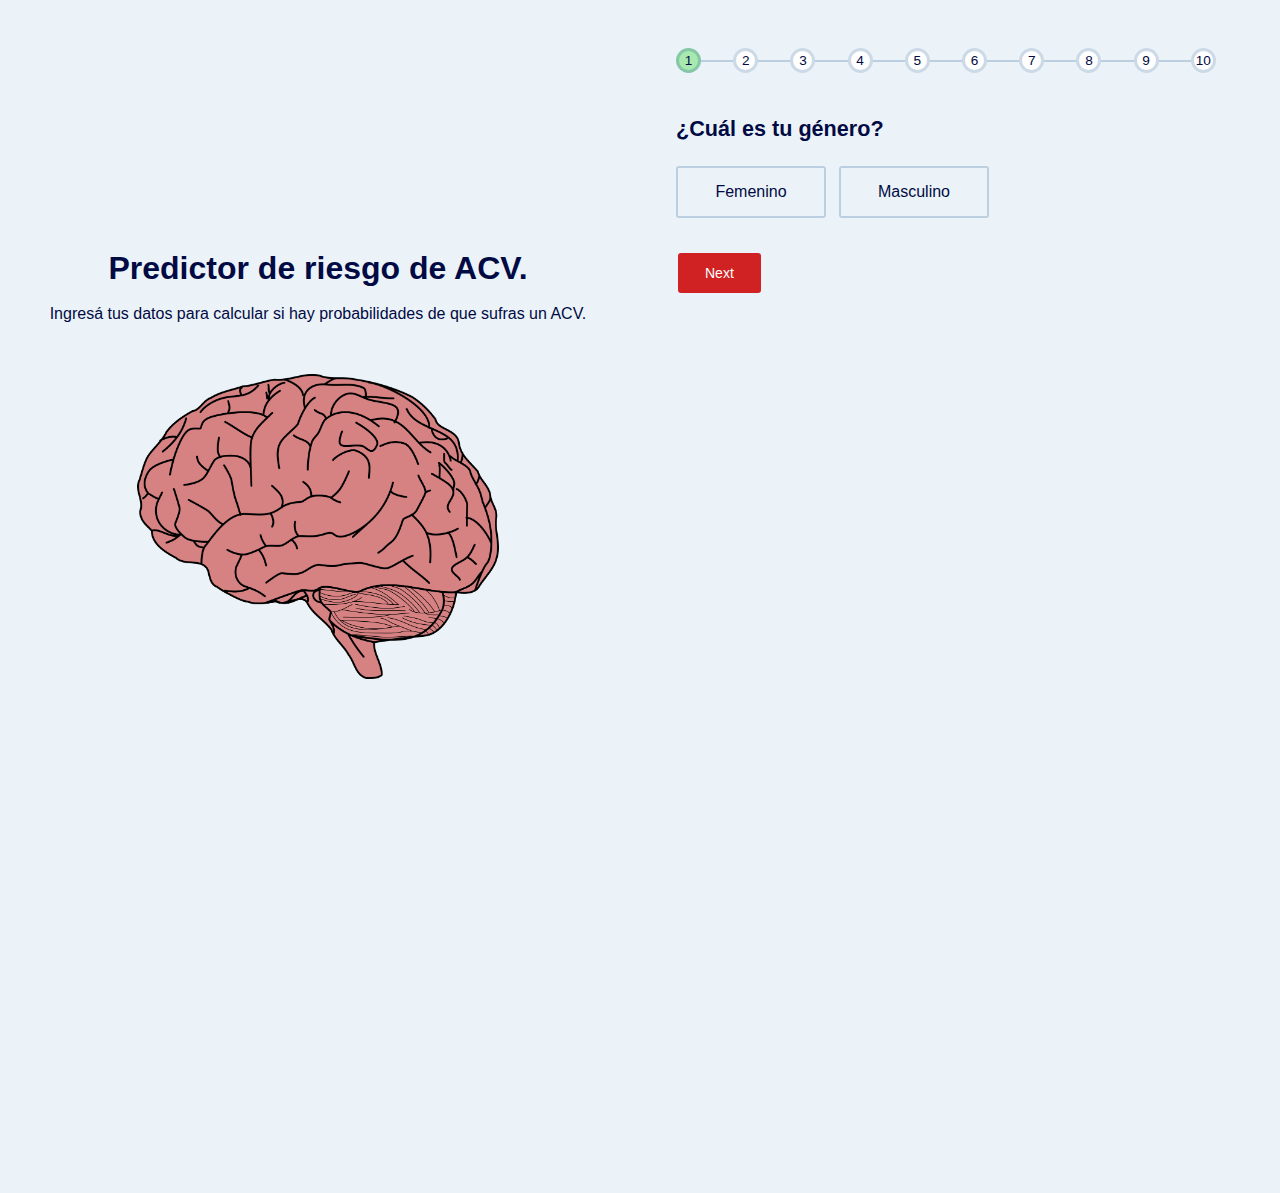
==== commit c602108e: "lista toda la logica" ====
--- a/web-app/templates/index.html
+++ b/web-app/templates/index.html
@@ -4,7 +4,6 @@
 <head>
   <meta charset="utf-8">
   <link rel="stylesheet" type="text/css" href="../static/styles/styles.css" />
-  <link rel="stylesheet" type="text/css" href="../static/styles/gradientStyles.css"/>
   <title>Predicción de accidente cardiovascular</title>
 
 </head>
@@ -272,10 +271,7 @@
         </div>
       </form>
       <div class="hidden" id="response" aria-hidden="true">
-      	<label for="gradient-range" class="sr">Range</label>
-	      <span class="gr-glow">
-		    <input id="gradient-range" class="gr-input" type="range" value="50" min="0" max="100">
-
+        <h2 id= "textResponse"></h2>
       </div>
     </main>
   </div>
--- a/web-app/static/styles/styles.css
+++ b/web-app/static/styles/styles.css
@@ -40,6 +40,7 @@
 .main {
   display: block;
   align-self: start;
+  height:100vh;
 }
 
 button,
@@ -120,7 +121,7 @@
 }
 
 .illustration {
-  width: 100%;
+  width: 60%;
   border-style: none;
 }
 
@@ -469,3 +470,10 @@
   display: none
 }
 
+#response{
+  display: flex;
+    align-items: center;
+    flex-direction: column;
+    justify-content: center;
+    height: 100%;
+}